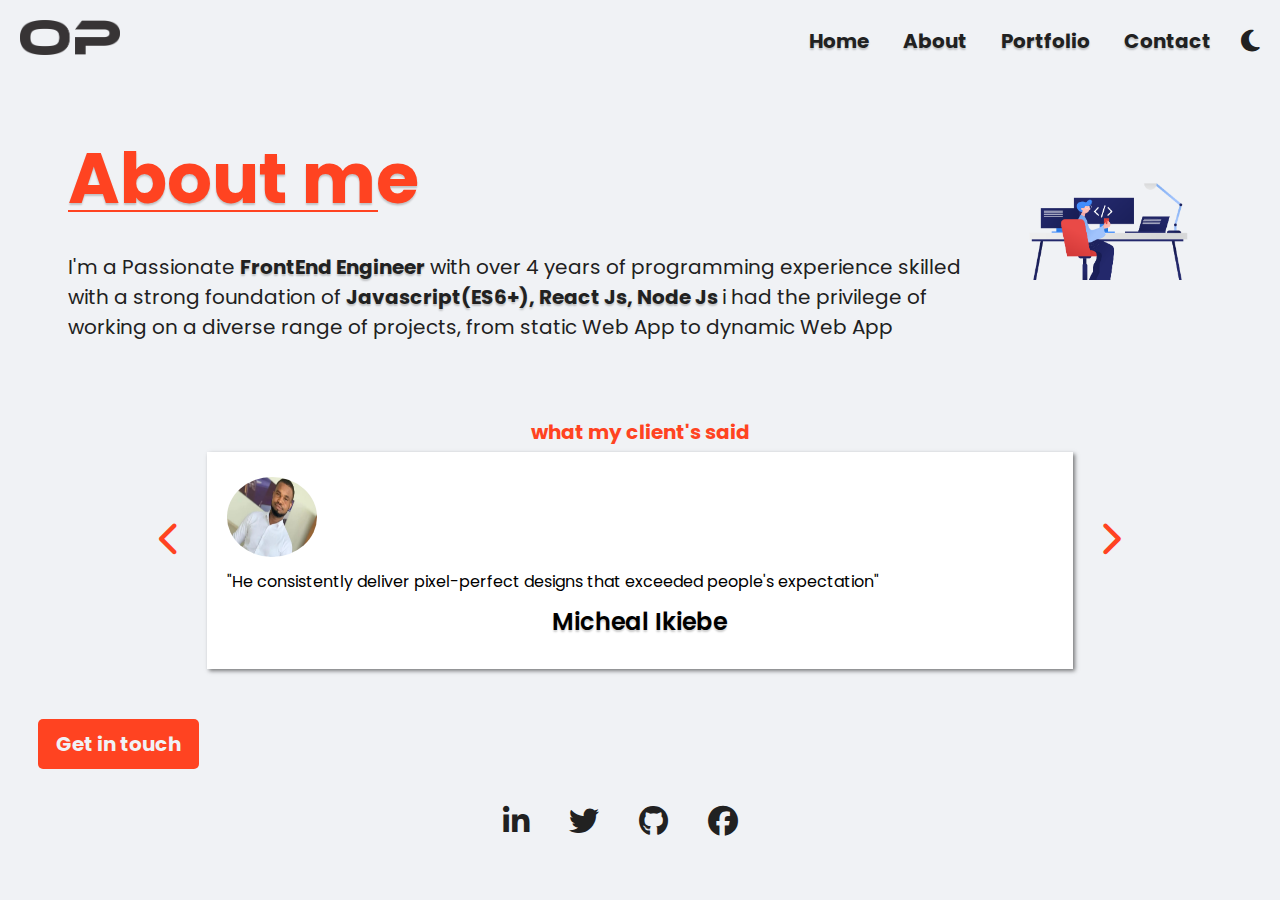
==== about.html @ 4d2a3fa0 "portfolio" ====
<!DOCTYPE html>
<html lang="en">
  <head>
    <meta charset="UTF-8" />
    <meta name="viewport" content="width=device-width, initial-scale=1.0" />
    <title>About</title>
    <link
      rel="stylesheet"
      href="https://cdnjs.cloudflare.com/ajax/libs/font-awesome/6.4.2/css/all.min.css
  "
    />
    <link rel="preconnect" href="https://fonts.googleapis.com" />
    <link rel="preconnect" href="https://fonts.gstatic.com" crossorigin />
    <link
      href="https://fonts.googleapis.com/css2?family=Poppins:wght@300&display=swap"
      rel="stylesheet"
    />
    <link rel="stylesheet" href="style.css" />
  </head>
  <body>
    <header>
      <nav>
        <div class="left-nav">
          <a href="index.html">
            <img
              class="logo"
              src="images/my-logo2.png"
              id="first-logo"
              alt=""
            />
          </a>
          <a href="index.html"
            ><img
              class="logo"
              src="images/my-logo-4.png"
              id="second-logo"
              alt=""
          /></a>
        </div>
        <div class="middle-nav">
          <ul>
            <li><a href="index.html">Home</a></li>
            <li><a href="about.html">About</a></li>
            <li><a href="Home">Portfolio</a></li>
            <li><a href="Home">Contact</a></li>
          </ul>
        </div>

        <i class="fa-solid fa-moon" id="moon-icon"></i>
        <i class="fa fa-bars" aria-hidden="true"></i>
        <!-- <i class="fa fa-times" aria-hidden="true"></i> -->
      </nav>
    </header>

    <div class="main">
      <div class="about-info">
        <div class="about-flex">
          <div class="left-about-info">
            <div class="hi">
              <h1>About me</h1>
              <div class="underline"></div>
            </div>
            <p>
              I'm a Passionate <strong>FrontEnd Engineer</strong> with over 4
              years of programming experience skilled with a strong foundation
              of <strong> Javascript(ES6+), React Js, Node Js </strong>i had the
              privilege of working on a diverse range of projects, from static
              Web App to dynamic Web App
            </p>
          </div>
          <div class="right-about-info">
            <img src="images/animation-2.png" alt="" />
          </div>
        </div>
      </div>

      <div class="main-test-con">
        <div class="testimonial-con">
          <h1>what my client's said</h1>
          <div class="testimonial-box">
            <div class="test-image">
              <img src="images/my-pic.jpg" id="img" />
            </div>
            <div class="test-text">
              Lorem ipsum dolor sit amet, consectetur adipisicing elit. Ex
              molestias similique quaerat modi beatae commodi quidem et impedit
              sequi ratione.
            </div>
            <h2 id="name">Opeyemi. O</h2>
          </div>
        </div>
        <div class="side-btn">
          <div class="left-btn">
            <button>
              <i class="fas fa-chevron-left"></i>
            </button>
          </div>
          <div class="right-btn">
            <button>
              <i class="fas fa-chevron-right"></i>
            </button>
          </div>
        </div>
      </div>

      <div class="link-btn">
        <a href="contact.html">
          <button class="contact">Get in touch</button></a
        >
      </div>

      <div class="social-link">
        <a href=""><i class="fab fa-linkedin-in"></i></a>
        <a href=""><i class="fab fa-twitter"></i></a>
        <a href=""><i class="fab fa-github"></i></a>
        <a href=""><i class="fab fa-facebook"></i></a>
        <a href=""><i class="fab fa-mail"></i></a>
      </div>
    </div>
    <script src="main.js"></script>
  </body>
</html>
---- style.css ----
@import url("https://fonts.googleapis.com/css2?family=Poppins:wght@300&display=swap");
* {
  margin: 0;
  padding: 0;
  box-sizing: border-box;
  font-family: "poppins", sans-serif;
}

:root {
  --primary-color: #f0f2f5;
  --secondary-color: #212121;
}

.dark-theme {
  --primary-color: #132043;
  --secondary-color: #fff;
}

body {
  background: var(--primary-color);
}

.main {
  height: 100vh;
  width: 100%;
  padding: 2% 3% 4%;
}

header {
  position: fixed;
  top: 0;
  left: 0;
  right: 0;
  background-color: var(--primary-color);
  margin-bottom: 20px;
  z-index: 999;
}

nav {
  display: flex;
  align-items: center;
  justify-content: space-between;
  position: relative;
}

.logo {
  width: 100px;
  cursor: pointer;
  margin: 20px;
}

#second-logo {
  display: none;
}

.middle-nav {
  position: relative;
  flex: 1;
  text-align: right;
}

nav ul li {
  display: inline-block;
  list-style: none;
  margin: 10px 30px 10px 0;
}

nav ul li a {
  position: relative;
  text-decoration: none;
  color: var(--secondary-color);
  font-size: 20px;
  text-shadow: 0px 2px 2px rgba(0, 0, 0, 0.2);
  font-weight: bold;
}

nav ul li a::after {
  content: "";
  position: absolute;
  width: 0%;
  height: 2px;
  bottom: -10%;
  left: 0;
  background: #ff4321;
  transition: width 0.5s;
}

nav ul li a:hover::after {
  width: 100%;
}

.fa-bars {
  color: var(--secondary-color);
  display: none;
}

.fa-moon {
  font-size: 25px;
  color: var(--secondary-color);
  margin-right: 20px;
}

.fa-sun {
  font-size: 25px;
  margin-right: 20px;
  color: var(--secondary-color);
}

.home-info {
  margin: 150px auto 0;
  width: 95%;
}

.fa-moon {
  font-size: 25px;
  margin-right: 20px;
  color: var(--secondary-color);
}

.home-flex {
  display: flex;
  align-items: center;
  justify-content: space-between;
}

.right-home-info img {
  border-radius: 10px;
  max-width: 100%;
  max-height: 100%;
}

.home-info h1 {
  font-size: 70px;
  color: var(--secondary-color);
  margin-bottom: 20px;
  white-space: nowrap;
  text-shadow: 0px 2px 2px rgba(0, 0, 0, 0.2);
}

.home-info span {
  color: #ff4321;
}

.home-info p {
  font-size: 23px;
  color: var(--secondary-color);
}

.home-info p strong {
  font-weight: 700;
  color: var(--secondary-color);
  text-shadow: 0px 2px 2px rgba(0, 0, 0, 0.2);
}

.home-info a {
  text-decoration: none;
}

.link-btn button {
  background-color: var(--secondary-color);
  border: none;
  padding: 10px 18px;
  color: var(--primary-color);
  font-size: 20px;
  font-weight: bold;
  margin: 30px 0;
  border-radius: 5px;
}

.link-btn .contact {
  background-color: #ff4321;
}

.social-link {
  display: flex;
  align-items: center;
  justify-content: center;
  gap: 40px;
}

.social-link a {
  color: var(--secondary-color);
  font-size: 30px;
}

@media screen and (max-width: 1100px) {
  .home-info h1 {
    font-size: 40px;
    margin-bottom: 15px;
  }

  .home-info span {
    color: #ff4321;
  }

  .home-info p {
    line-height: 30px;
    font-size: 20px;
  }

  .link-btn button {
    padding: 8px 16px;
    font-size: 13px;
    margin: 20px 0;
  }

  .logo {
    width: 50px;
  }

  .social-link a {
    font-size: 20px;
    margin-top: -20px;
  }
}

@media screen and (max-width: 800px) {
  .main {
    padding: 2% 2%;
  }

  .logo {
    width: 40px;
  }

  nav ul li a {
    font-size: 17px;
  }

  .home-info h1 {
    font-size: 25px;
  }

  .home-info p {
    font-size: 16px;
  }

  .link-btn button {
    color: #fff;
    font-size: 12px;
    font-weight: bold;
  }

  .social-link a {
    font-size: 18px;
  }
}

@media screen and (max-width: 700px) {
  .home-info {
    margin: 100px auto 0;
    width: 95%;
  }
  .social-link a {
    font-size: 20px;
    margin-top: -10px;
  }
}

@media screen and (max-width: 650px) {
  .middle-nav {
    position: relative;
    flex: 1;
    text-align: left;
  }
  .fa-moon {
    font-size: 25px;
    color: var(--secondary-color);
    margin-right: -150px;
  }

  .fa-sun {
    font-size: 25px;
    margin-right: -150px;
    color: var(--secondary-color);
  }

  .fa-bars {
    font-size: 25px;
    display: block;
    margin-right: 10px;
    color: var(--secondary-color);
  }

  .fa-times {
    font-size: 25px;
    margin-right: 10px;
    color: var(--secondary-color);
  }
  .middle-nav {
    position: absolute;
    left: 0%;
    right: 0%;
    top: 100%;
    background-color: var(--primary-color);
    overflow: hidden;
    max-height: 0;
    transition: 0.5s;
    box-shadow: 0 5px 10px rgba(0, 0, 0, 0.1);
  }

  nav ul li {
    display: block;
    margin: 20px;
  }

  .home-flex {
    display: flex;
    align-items: center;
    justify-content: space-between;
    flex-direction: column;
  }

  .link-btn {
    display: flex;
    align-items: center;
    justify-content: space-between;
  }

  .link-btn button {
    background-color: #212121;
    border: none;
    padding: 4px 7px;
    color: #fff;
    font-size: 10px;
    font-weight: none;
    margin: 10px 0;
    border-radius: 3px;
  }
}
/*--------------------home styling end--------------------------*/

/*--------------------about styling start--------------------------*/
.about-info {
  margin: 100px auto 0;
  width: 95%;
}

.about-flex {
  display: flex;
  align-items: center;
  justify-content: space-between;
}

.right-about-info {
  flex-basis: 50%;
}

.right-about-info img {
  border-radius: 10px;
  max-width: 100%;
  max-height: 100%;
}

.about-info h1 {
  font-size: 70px;
  color: #ff4321;
  margin-bottom: 20px;
  white-space: nowrap;
  text-shadow: 0px 2px 2px rgba(0, 0, 0, 0.2);
}

.hi {
  position: relative;
}

.underline {
  position: absolute;
  top: 80%;
  width: 33%;
  height: 2px;
  background-color: #ff4321;
}

.about-info p {
  color: var(--secondary-color);
  font-size: 20px;
  padding-right: 10px;
}

.about-info p strong {
  font-weight: 700;
  color: var(--secondary-color);
  text-shadow: 0px 2px 2px rgba(0, 0, 0, 0.2);
}

.about-info a {
  text-decoration: none;
}

.main-test-con {
  position: relative;
}

.testimonial-con {
  width: 80%;
  margin: 70px auto 20px;
}
.testimonial-con h1 {
  font-size: 20px;
  text-align: center;
  color: #ff4321;
  padding: 5px;
}

.testimonial-box {
  background-color: #fff;
  width: 90%;
  margin: auto;
  box-shadow: 2px 2px 4px rgba(0, 0, 0, 0.5);
  padding: 20px;
}

.testimonial-box img {
  width: 90px;
  height: 90px;
  border-radius: 50%;
  padding: 5px 0;
}

.testimonial-box h2 {
  font-weight: 600;
  padding: 10px;
  text-align: center;
  text-shadow: 0px 2px 2px rgba(0, 0, 0, 0.2);
}

.side-btn {
  position: absolute;
  top: 50%;
  left: 50%;
  transform: translate(-50%, -50%);
  width: 80%;
  display: flex;
  align-items: center;
  justify-content: space-between;
}

.side-btn button {
  border: none;
  background-color: transparent;
}

.side-btn button .fas {
  font-size: 35px;
  color: #ff4321;
  cursor: pointer;
}

.link-btn {
  display: flex;
  align-items: center;
  gap: 50px;
}
@media screen and (max-width: 1100px) {
  .about-info h1 {
    font-size: 30px;
    margin-bottom: 10px;
  }

  .about-info p {
    color: var(--secondary-color);
    line-height: 30px;
    font-size: 20px;
  }
}

@media screen and (max-width: 800px) {
  .about-info h1 {
    font-size: 25px;
  }

  .about-info p {
    font-size: 16px;
  }

  .testimonial-box img {
    width: 60px;
    height: 60px;
  }
}

@media screen and (max-width: 700px) {
  .about-info {
    margin: 100px auto 0;
    width: 95%;
  }
}

@media screen and (max-width: 650px) {
  .underline {
    position: absolute;
    top: 80%;
    width: 33%;
    height: 2px;
    background-color: #ff4321;
  }
  .about-flex {
    display: flex;
    align-items: center;
    justify-content: space-between;
    flex-direction: column;
  }

  .right-about-info img {
    border-radius: 10px;
    max-width: 100%;
    max-height: 60%;
  }

  .testimonial-con {
    width: 90%;
    margin: 30px auto 20px;
    position: relative;
  }
  .testimonial-con h1 {
    font-size: 16px;
  }

  .testimonial-box {
    width: 90%;
    padding: 10px;
  }

  .testimonial-box h2 {
    font-size: 14px;
  }

  .testimonial-box img {
    width: 32px;
    height: 40px;
  }

  .side-btn {
    width: 100%;
  }
}
/*-----------------contact styling start--------------------------*/
.contact-con {
  display: flex;
  align-items: center;
  justify-content: center;
  flex-direction: column;
  min-height: 100vh;
  margin-top: 70px;
}

.contact-con h1 {
  padding: 10px;
  text-align: center;
  color: #ff4321;
  text-shadow: 0px 2px 2px rgba(0, 0, 0, 0.2);
}
.contact-flex {
  display: flex;
  align-items: center;
  justify-content: center;
  margin-bottom: 20px;
  width: 100%;
}

.left-contact {
  width: 40%;
}

.left-contact p {
  margin: 30px 0 0;
  color: var(--secondary-color);
}

.right-contact {
  width: 40%;
  padding: 40px;
}

form {
  width: 100%;
  max-width: 600px;
}

.input-group {
  margin-bottom: 15px;
  position: relative;
}

input,
textarea {
  width: 100%;
  padding: 10px;
  outline: 0;
  border: 1px solid var(--secondary-color);
  color: var(--secondary-color);
  background-color: transparent;
  font-size: 15px;
}
textarea {
  resize: none;
}

label {
  height: 100%;
  position: absolute;
  left: 0;
  top: 0;
  padding: 10px;
  color: var(--secondary-color);
  cursor: text;
  transition: 0.2s;
}

#btn {
  padding: 5px 0;
  color: #fff;
  border-radius: 3px;
  outline: none;
  border: none;
  background: #ff4321;
  width: 100%;
  font-size: 20px;
  cursor: pointer;
}

#btn:active {
  background-color: #fff;
  color: #000;
  border: none;
}

input:focus ~ label {
  top: -35px;
  font-size: 12px;
}

input:focus ~ label,
input:valid ~ label {
  top: -35px;
  font-size: 14px;
}

label,
.fas {
  font-size: 14px;
}

input:focus ~ label,
input:valid ~ label,
textarea:focus ~ label,
textarea:valid ~ label {
  top: -25px;
  font-size: 10px;
}

/* #thanks {
  background-color: white;
  text-align: center;
  position: absolute;
  display: none;
  left: 50%;
  transform: translate(-50%, -50%);
  bottom: 30%;
  width: 20%;
  border-radius: 5px;
  letter-spacing: 5px;
  padding: 5px;
} */

@media screen and (max-width: 1000px) {
  .contact-con {
    margin: 80px auto 10px;
    width: 100%;
  }
}

@media screen and (max-width: 740px) {
  .contact-con {
    margin: 60px auto 10px;
    width: 100%;
  }

  form {
    width: 100%;
  }

  .contact-img img {
    width: 300px;
  }
}

@media screen and (max-width: 650px) {
  .contact-flex {
    flex-direction: column;
  }

  .left-contact {
    width: 100%;
  }

  .right-contact {
    width: 100%;
    margin-top: -40px;
  }

  .contact-con h1 {
    font-size: 25px;
  }

  .contact-con h1 {
    padding: 0px;
  }

  .left-contact p {
    margin: 10px 0 0;
  }
  form {
    width: 100%;
    max-width: 1200px;
  }

  .contact-img img {
    width: 200px;
    height: 200px;
  }

  input,
  textarea {
    width: 100%;
    padding: 7px;
    font-size: 12px;
  }

  input:focus ~ label {
    top: -35px;
    font-size: 12px;
  }

  input:focus ~ label,
  input:valid ~ label {
    top: -35px;
    font-size: 14px;
  }

  input:focus ~ label,
  input:valid ~ label,
  textarea:focus ~ label,
  textarea:valid ~ label {
    top: -25px;
    font-size: 10px;
  }

  label,
  .fas {
    font-size: 12px;
  }

  #btn {
    padding: 4px 0;
    width: 50%;
    font-size: 16px;
    cursor: pointer;
  }
}
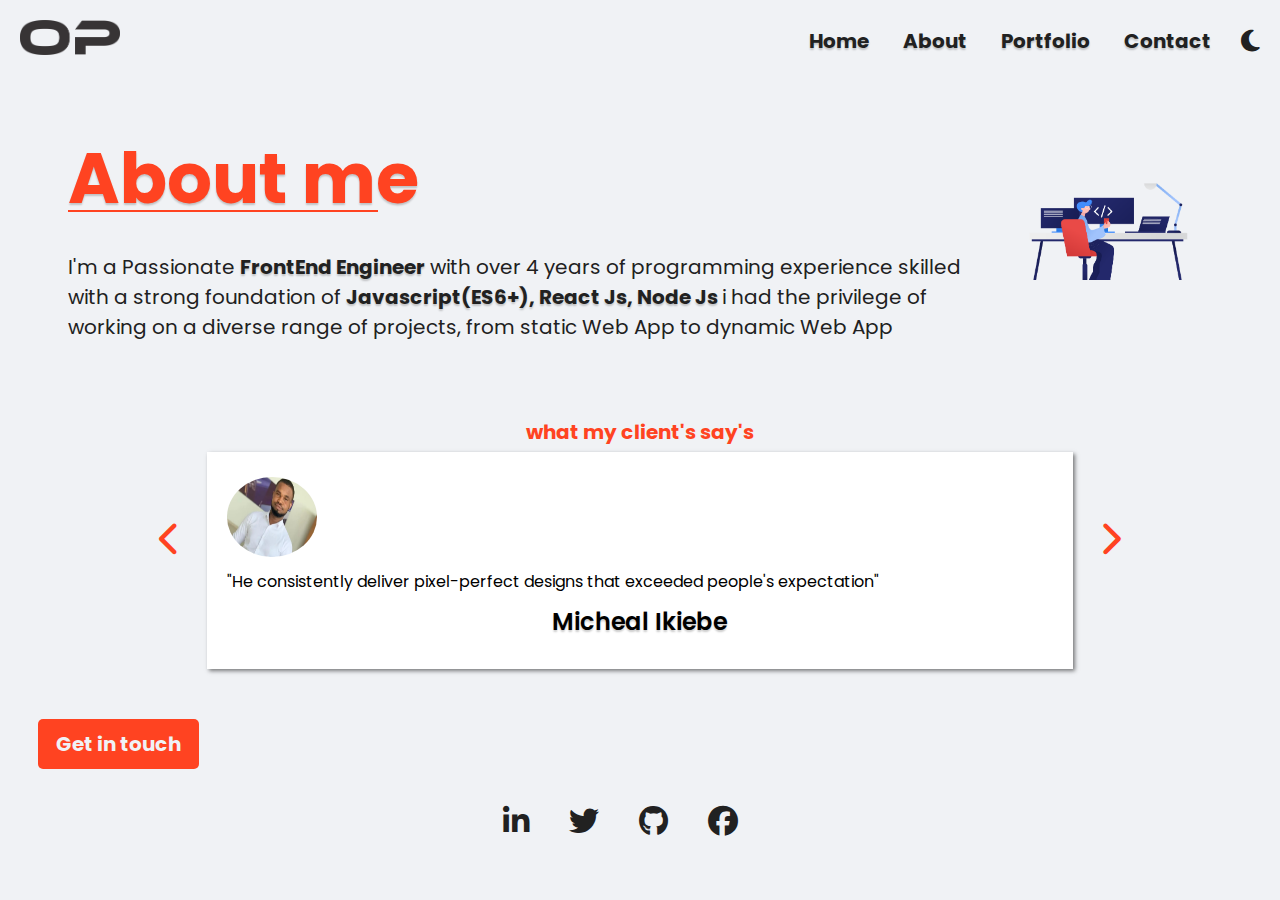
==== commit fbaf8509: "code" ====
--- a/about.html
+++ b/about.html
@@ -76,7 +76,7 @@
 
       <div class="main-test-con">
         <div class="testimonial-con">
-          <h1>what my client's said</h1>
+          <h1>what my client's say's</h1>
           <div class="testimonial-box">
             <div class="test-image">
               <img src="images/my-pic.jpg" id="img" />
--- a/style.css
+++ b/style.css
@@ -253,7 +253,7 @@
   }
   .social-link a {
     font-size: 20px;
-    margin-top: -10px;
+    margin-top: 10px;
   }
 }
 
@@ -301,7 +301,7 @@
 
   nav ul li {
     display: block;
-    margin: 20px;
+    margin: 30px 20px 20px;
   }
 
   .home-flex {
@@ -541,7 +541,6 @@
   align-items: center;
   justify-content: center;
   flex-direction: column;
-  min-height: 100vh;
   margin-top: 70px;
 }
 
@@ -555,7 +554,6 @@
   display: flex;
   align-items: center;
   justify-content: center;
-  margin-bottom: 20px;
   width: 100%;
 }
 
@@ -570,7 +568,6 @@
 
 .right-contact {
   width: 40%;
-  padding: 40px;
 }
 
 form {
@@ -666,14 +663,23 @@
 
 @media screen and (max-width: 1000px) {
   .contact-con {
-    margin: 80px auto 10px;
     width: 100%;
+  }
+}
+
+@media screen and (max-width: 900px) {
+  .left-contact {
+    width: 50%;
+  }
+
+  .right-contact {
+    width: 40%;
   }
 }
 
 @media screen and (max-width: 740px) {
   .contact-con {
-    margin: 60px auto 10px;
+    margin: 60px auto 0px;
     width: 100%;
   }
 
@@ -683,6 +689,15 @@
 
   .contact-img img {
     width: 300px;
+  }
+
+  input,
+  textarea {
+    padding: 8px 5px;
+  }
+
+  textarea {
+    height: 150px;
   }
 }
 
@@ -693,6 +708,7 @@
 
   .left-contact {
     width: 100%;
+    margin-bottom: 30px;
   }
 
   .right-contact {
@@ -726,6 +742,10 @@
     width: 100%;
     padding: 7px;
     font-size: 12px;
+  }
+
+  textarea {
+    height: 150px;
   }
 
   input:focus ~ label {
